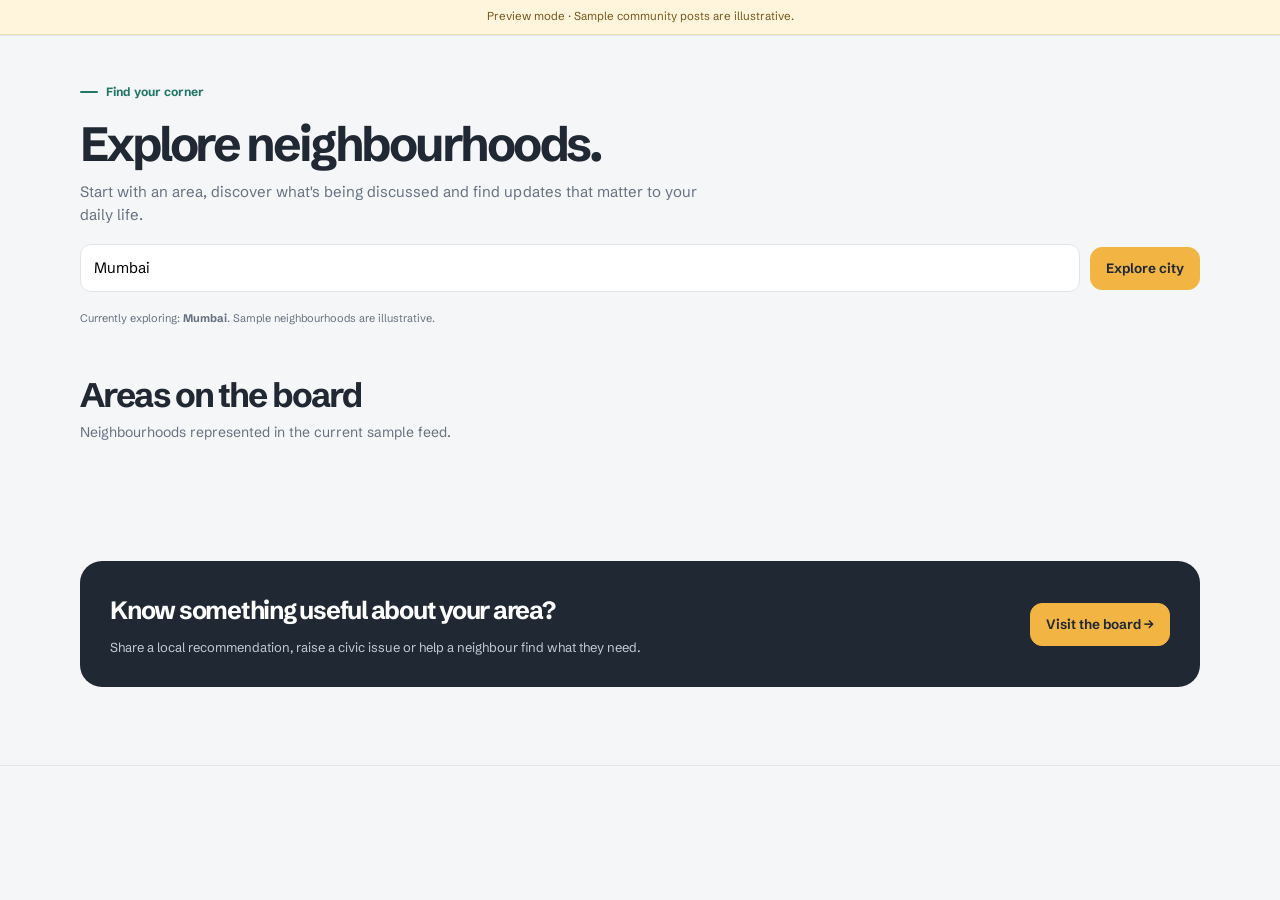
==== explore.html @ a02a05ff "Add Mohalla page: explore.html" ====
<!doctype html><html lang="en"><head><meta charset="utf-8"><meta name="viewport" content="width=device-width, initial-scale=1"><meta name="theme-color" content="#f5f6f8"><meta name="description" content="A neighbourhood board for local updates, useful questions, community alerts and events."><title>Explore neighbourhoods · Mohalla</title><link rel="preconnect" href="https://fonts.googleapis.com"><link rel="preconnect" href="https://fonts.gstatic.com" crossorigin><link href="https://fonts.googleapis.com/css2?family=Schibsted+Grotesk:wght@400;500;600;700;800&display=swap" rel="stylesheet"><link rel="stylesheet" href="assets/site.css"></head><body><div class="demo-banner" id="demo-banner">Preview mode · Sample community posts are illustrative.</div><header class="site-header" id="site-header"></header><main class="shell"><section class="page-intro"><div class="eyebrow">Find your corner</div><h1>Explore neighbourhoods.</h1><p>Start with an area, discover what's being discussed and find updates that matter to your daily life.</p><form data-city-form class="toolbar"><label class="sr-only" for="city-input">Choose city</label><input class="search" id="city-input" value="Mumbai" placeholder="Enter any city" maxlength="80"><button class="btn btn-primary" type="submit">Explore city</button></form><p class="form-note">Currently exploring: <strong id="city-label">Mumbai</strong>. Sample neighbourhoods are illustrative.</p></section><section class="section-tight"><div class="section-head"><div><h2>Areas on the board</h2><p>Neighbourhoods represented in the current sample feed.</p></div></div><div class="feature-grid" id="explore-areas"></div></section><section class="section"><div class="cta-panel"><div><h2>Know something useful about your area?</h2><p>Share a local recommendation, raise a civic issue or help a neighbour find what they need.</p></div><a class="btn btn-primary" href="feed.html">Visit the board →</a></div></section></main><footer class="site-footer" id="site-footer"></footer><div id="toast" class="toast" role="status" aria-live="polite"></div><script src="assets/site.js" defer></script></body></html>
---- assets/site.css ----
:root{--ink:#202833;--muted:#657181;--paper:#f5f6f8;--surface:#fff;--line:#e0e5eb;--amber:#f2b544;--teal:#237768;--red:#c84d3b;--blue:#4a61b8;--radius:18px;--shadow:0 8px 30px rgba(31,42,55,.06);font-family:"Schibsted Grotesk",system-ui,-apple-system,BlinkMacSystemFont,"Segoe UI",sans-serif;color:var(--ink);background:var(--paper)}*{box-sizing:border-box}html{scroll-behavior:smooth}body{margin:0;background:var(--paper);color:var(--ink);font-size:15px;line-height:1.55;-webkit-font-smoothing:antialiased}a{color:inherit;text-decoration:none}button,input,select,textarea{font:inherit}button,a,input,select,textarea{-webkit-tap-highlight-color:transparent}button{cursor:pointer}button:focus-visible,a:focus-visible,input:focus-visible,select:focus-visible,textarea:focus-visible{outline:3px solid #4a61b866;outline-offset:3px}.shell{width:min(1120px,calc(100% - 40px));margin-inline:auto}.site-header{position:sticky;top:0;z-index:50;background:#f5f6f8ed;backdrop-filter:blur(14px);border-bottom:1px solid var(--line)}.nav{min-height:72px;display:flex;align-items:center;gap:28px}.brand{display:inline-flex;align-items:center;gap:10px;font-size:23px;font-weight:750;letter-spacing:-.055em;white-space:nowrap}.brand-mark{width:32px;height:32px;display:grid;place-items:center;background:var(--amber);border-radius:11px;font-size:17px;font-weight:800;letter-spacing:-.08em}.nav-links{display:flex;align-items:center;gap:22px;margin-left:auto}.nav-links a{font-size:13.5px;color:#586372;font-weight:600;transition:color .15s}.nav-links a:hover,.nav-links a[aria-current=page]{color:var(--ink)}.nav-links a[aria-current=page]{position:relative}.nav-links a[aria-current=page]:after{content:"";position:absolute;left:0;right:0;bottom:-26px;height:2px;background:var(--amber)}.nav-actions{display:flex;align-items:center;gap:9px}.btn{display:inline-flex;align-items:center;justify-content:center;gap:8px;border:1px solid var(--line);background:var(--surface);color:var(--ink);padding:10px 15px;border-radius:12px;font-weight:650;font-size:13.5px;transition:transform .15s,background .15s,border-color .15s}.btn:hover{border-color:#bdc6d2;background:#fafbfc}.btn-primary{background:var(--amber);border-color:var(--amber)}.btn-primary:hover{background:#e9a82f;border-color:#e9a82f;transform:translateY(-1px)}.btn-dark{background:var(--ink);border-color:var(--ink);color:#fff}.btn-dark:hover{background:#344050;color:#fff}.btn-small{padding:7px 10px;font-size:12px;border-radius:9px}.mobile-toggle{display:none}.hero{padding:72px 0 52px}.eyebrow{display:inline-flex;align-items:center;gap:8px;font-size:12px;font-weight:700;color:var(--teal);margin-bottom:17px}.eyebrow:before{content:"";width:18px;height:2px;background:currentColor;border-radius:2px}.hero-grid{display:grid;grid-template-columns:1.1fr .9fr;gap:48px;align-items:center}.hero h1{font-size:clamp(42px,6.1vw,72px);line-height:1.02;letter-spacing:-.075em;margin:0 0 22px;max-width:720px}.highlight{background:var(--amber);padding:0 .12em;border-radius:4px;box-decoration-break:clone;-webkit-box-decoration-break:clone}.hero-copy{font-size:17px;line-height:1.75;color:#586372;max-width:590px;margin:0 0 26px}.hero-actions{display:flex;gap:10px;flex-wrap:wrap}.hero-note{font-size:12px;color:var(--muted);margin-top:15px}.visual-board{background:#e9edf2;border:1px solid #dfe4ea;border-radius:24px;padding:17px;transform:rotate(1deg)}.visual-top{display:flex;align-items:center;justify-content:space-between;padding:5px 4px 15px;font-size:12px;font-weight:700}.live-dot{width:7px;height:7px;background:#32956e;border-radius:50%;display:inline-block;margin-right:6px}.mini-post{background:white;border:1px solid #e3e7ed;border-radius:15px;padding:15px;margin-bottom:10px}.mini-post:last-child{margin-bottom:0}.mini-meta{display:flex;align-items:center;gap:7px;font-size:11px;color:var(--muted);margin-bottom:8px}.pill{display:inline-flex;align-items:center;border-radius:999px;padding:4px 9px;background:#eef1f5;color:#4f5b6b;font-size:11px;font-weight:650}.pill-teal{background:#e4f2ed;color:#216d5d}.pill-amber{background:#fff2d5;color:#805b16}.mini-post strong{display:block;font-size:14px;letter-spacing:-.02em}.mini-post p{font-size:12px;line-height:1.5;color:#667181;margin:5px 0 0}.section{padding:48px 0}.section-tight{padding:28px 0 48px}.section-head{display:flex;justify-content:space-between;gap:20px;align-items:end;margin-bottom:22px}.section-head h2{font-size:clamp(25px,3vw,34px);letter-spacing:-.055em;line-height:1.1;margin:0 0 7px}.section-head p{margin:0;color:var(--muted);font-size:14px}.text-link{font-size:13px;font-weight:700;color:var(--teal);white-space:nowrap}.text-link:hover{text-decoration:underline}.stats-grid{display:grid;grid-template-columns:repeat(4,1fr);gap:12px}.stat{background:var(--surface);border:1px solid var(--line);border-radius:16px;padding:18px}.stat strong{font-size:27px;letter-spacing:-.05em;display:block;line-height:1.15}.stat span{font-size:12px;color:var(--muted);display:block;margin-top:7px}.feature-grid{display:grid;grid-template-columns:repeat(3,1fr);gap:14px}.feature{background:var(--surface);border:1px solid var(--line);border-radius:var(--radius);padding:22px}.feature-icon{width:40px;height:40px;display:grid;place-items:center;border-radius:13px;background:#fff0d0;font-size:19px;margin-bottom:18px}.feature:nth-child(2) .feature-icon{background:#e1f1ec}.feature:nth-child(3) .feature-icon{background:#e9ebfc}.feature h3{font-size:17px;letter-spacing:-.035em;margin:0 0 7px}.feature p{font-size:13px;color:var(--muted);line-height:1.7;margin:0}.content-layout{display:grid;grid-template-columns:minmax(0,1fr) 280px;gap:28px;align-items:start;padding:38px 0 72px}.page-intro{padding:40px 0 22px}.page-intro h1{font-size:clamp(32px,4vw,48px);line-height:1.08;letter-spacing:-.065em;margin:0 0 10px}.page-intro p{margin:0;color:var(--muted);max-width:650px}.toolbar{display:flex;align-items:center;gap:10px;flex-wrap:wrap;margin:18px 0}.search{min-width:190px;flex:1;padding:11px 13px;border:1px solid var(--line);border-radius:11px;background:white}.select{padding:10px 12px;border:1px solid var(--line);border-radius:11px;background:white;color:var(--ink)}.category-tabs{display:flex;gap:7px;overflow-x:auto;padding:3px 0 8px;margin:10px 0 14px}.tab{border:1px solid var(--line);background:white;color:#5e6978;border-radius:999px;padding:8px 13px;font-size:12px;font-weight:650;white-space:nowrap}.tab.active{background:var(--ink);border-color:var(--ink);color:white}.post-list{display:grid;gap:12px}.post-card{background:white;border:1px solid var(--line);border-radius:16px;padding:19px;transition:box-shadow .15s,border-color .15s}.post-card:hover{box-shadow:var(--shadow);border-color:#cbd3dd}.post-header{display:flex;justify-content:space-between;align-items:flex-start;gap:12px}.post-type{font-size:11px;font-weight:700;letter-spacing:.01em;color:var(--teal);margin-bottom:7px}.post-card h2,.post-card h3{font-size:17px;line-height:1.35;letter-spacing:-.035em;margin:0 0 8px}.post-card p{font-size:13.5px;line-height:1.7;color:#5d6877;margin:0 0 13px}.post-tags{display:flex;gap:6px;flex-wrap:wrap;margin-bottom:10px}.post-footer{display:flex;justify-content:space-between;align-items:center;gap:12px;flex-wrap:wrap;border-top:1px solid #f0f2f5;padding-top:12px;margin-top:8px}.post-actions{display:flex;align-items:center;gap:7px}.post-action{background:white;border:1px solid var(--line);border-radius:9px;padding:7px 10px;font-size:12px;font-weight:650;color:#566171}.post-action:hover,.post-action.active{background:#eef1f5;color:var(--ink)}.post-byline{font-size:11.5px;color:#7b8592}.sidebar{display:grid;gap:14px}.side-card{background:white;border:1px solid var(--line);border-radius:16px;padding:18px}.side-card h3{font-size:14px;letter-spacing:-.02em;margin:0 0 12px}.side-card p{font-size:12.5px;color:var(--muted);line-height:1.65;margin:0 0 12px}.area-list{display:grid;gap:8px}.area-link{display:flex;align-items:center;justify-content:space-between;font-size:12.5px;color:#566171;padding:7px 0}.area-link span:last-child{color:#929ba7}.event-list{display:grid;grid-template-columns:repeat(3,1fr);gap:13px}.event-card{background:white;border:1px solid var(--line);border-radius:16px;overflow:hidden}.event-band{height:8px;background:var(--amber)}.event-card:nth-child(3n+2) .event-band{background:var(--teal)}.event-card:nth-child(3n) .event-band{background:var(--blue)}.event-content{padding:18px}.event-date{font-size:11px;font-weight:750;color:var(--teal);margin-bottom:10px}.event-card h3{font-size:16px;line-height:1.35;letter-spacing:-.03em;margin:0 0 7px}.event-card p{font-size:12.5px;color:var(--muted);line-height:1.6;margin:0 0 14px}.event-meta{font-size:11.5px;color:#596474;margin-bottom:14px}.alert-list{display:grid;gap:12px}.alert-card{display:grid;grid-template-columns:5px 1fr;gap:15px;background:white;border:1px solid var(--line);border-radius:15px;overflow:hidden}.alert-severity{background:var(--red)}.alert-severity.medium{background:var(--amber)}.alert-content{padding:17px 17px 17px 0}.alert-content h3{font-size:16px;margin:0 0 6px;letter-spacing:-.03em}.alert-content p{font-size:13px;color:var(--muted);line-height:1.65;margin:0 0 10px}.alert-meta{font-size:11px;color:#7c8693}.empty-state{background:white;border:1px dashed var(--line);border-radius:16px;padding:36px 20px;text-align:center;color:var(--muted);font-size:13px}.cta-panel{display:flex;justify-content:space-between;align-items:center;gap:24px;background:var(--ink);color:white;border-radius:22px;padding:30px}.cta-panel h2{font-size:25px;letter-spacing:-.05em;margin:0 0 7px}.cta-panel p{font-size:13px;color:#c4cbd5;margin:0;max-width:550px}.cta-panel .btn{flex-shrink:0}.site-footer{border-top:1px solid var(--line);padding:34px 0 24px;margin-top:30px}.footer-top{display:grid;grid-template-columns:1.5fr repeat(3,1fr);gap:28px;padding-bottom:28px}.footer-brand p{font-size:12.5px;line-height:1.7;color:var(--muted);max-width:270px}.footer-col strong{display:block;font-size:12px;margin-bottom:12px}.footer-col a{display:block;font-size:12px;color:var(--muted);margin:8px 0}.footer-col a:hover{color:var(--teal)}.footer-bottom{border-top:1px solid var(--line);padding-top:17px;display:flex;justify-content:space-between;gap:10px;flex-wrap:wrap;font-size:11px;color:#7b8592}.demo-banner{background:#fff5dc;border-bottom:1px solid #f0dfb5;padding:8px 16px;text-align:center;font-size:11.5px;color:#74561a}.modal-backdrop{position:fixed;inset:0;z-index:100;background:#18202c77;display:none;align-items:center;justify-content:center;padding:20px}.modal-backdrop.open{display:flex}.modal{width:min(520px,100%);max-height:min(90vh,760px);overflow:auto;background:white;border-radius:20px;padding:25px;box-shadow:0 24px 70px #11182730}.modal-head{display:flex;justify-content:space-between;gap:15px;align-items:start;margin-bottom:18px}.modal-head h2{font-size:23px;letter-spacing:-.05em;margin:0 0 5px}.modal-head p{font-size:12.5px;color:var(--muted);margin:0}.close-btn{border:1px solid var(--line);background:white;border-radius:10px;width:34px;height:34px;font-size:19px}.form-field{display:grid;gap:6px;margin-bottom:14px}.form-field label{font-size:12px;font-weight:700;color:#566171}.form-field input,.form-field textarea,.form-field select{width:100%;border:1px solid var(--line);border-radius:10px;padding:11px 12px;background:white}.form-field textarea{min-height:100px;resize:vertical}.form-note{font-size:11px;color:var(--muted);line-height:1.6;margin:10px 0}.toast{position:fixed;bottom:20px;left:50%;transform:translate(-50%,20px);opacity:0;pointer-events:none;background:var(--ink);color:white;border-radius:12px;padding:11px 16px;font-size:12.5px;z-index:150;transition:.2s}.toast.show{opacity:1;transform:translate(-50%,0)}.mobile-nav{display:none}.prose{max-width:760px}.prose h2{font-size:22px;letter-spacing:-.04em;margin:30px 0 9px}.prose p,.prose li{font-size:14px;color:#566171;line-height:1.8}.prose ul{padding-left:22px}.prose .note{background:white;border:1px solid var(--line);border-radius:13px;padding:15px;color:var(--muted);font-size:12px}.sr-only{position:absolute;width:1px;height:1px;padding:0;margin:-1px;overflow:hidden;clip:rect(0,0,0,0);white-space:nowrap;border:0}@media(max-width:900px){.nav{gap:16px}.nav-links{gap:13px}.nav-links a{font-size:12px}.hero-grid{gap:25px}.content-layout{grid-template-columns:minmax(0,1fr) 245px;gap:16px}.footer-top{gap:18px}}@media(max-width:740px){.shell{width:min(100% - 30px,600px)}.nav{min-height:64px}.mobile-toggle{display:inline-flex;margin-left:auto}.nav-links{display:none;position:absolute;top:63px;left:0;right:0;background:#f8f9fa;border-bottom:1px solid var(--line);padding:14px 20px 18px;flex-direction:column;align-items:stretch;gap:0}.nav-links.open{display:flex}.nav-links a{padding:10px 0;font-size:14px}.nav-links a[aria-current=page]:after{display:none}.nav-actions .profile-btn{display:none}.hero{padding:44px 0 32px}.hero-grid{grid-template-columns:1fr}.hero h1{font-size:clamp(42px,11vw,60px)}.hero-copy{font-size:15px}.visual-board{max-width:520px;transform:none}.stats-grid{grid-template-columns:repeat(2,1fr)}.feature-grid{grid-template-columns:1fr}.section{padding:34px 0}.section-head{align-items:start}.content-layout{grid-template-columns:1fr;padding-top:20px}.sidebar{grid-template-columns:repeat(2,minmax(0,1fr))}.event-list{grid-template-columns:repeat(2,minmax(0,1fr))}.footer-top{grid-template-columns:repeat(2,minmax(0,1fr))}.footer-brand{grid-column:1/-1}.cta-panel{align-items:flex-start;flex-direction:column;padding:24px}.page-intro{padding-top:32px}.toolbar{align-items:stretch}.search{min-width:100%;flex-basis:100%}.select{flex:1}.mobile-nav{display:flex;position:fixed;z-index:45;bottom:0;left:0;right:0;background:#fffF;border-top:1px solid var(--line);backdrop-filter:blur(14px);padding:8px 12px calc(8px + env(safe-area-inset-bottom));justify-content:space-around}.mobile-nav a{display:grid;justify-items:center;gap:3px;font-size:10px;color:#657181;padding:4px 8px}.mobile-nav a span:first-child{font-size:17px}.mobile-nav a[aria-current=page]{color:var(--teal);font-weight:700}.site-footer{padding-bottom:90px}}@media(max-width:460px){.nav-actions .btn-primary{padding:9px 10px;font-size:12px}.brand{font-size:21px}.brand-mark{width:29px;height:29px}.event-list,.sidebar{grid-template-columns:1fr}.post-card{padding:15px}.post-footer{align-items:flex-start}.post-byline{width:100%}.section-head{gap:12px}.section-head .text-link{font-size:12px}.footer-top{gap:18px}.cta-panel h2{font-size:22px}}@media(prefers-reduced-motion:reduce){*,*::before,*::after{scroll-behavior:auto!important;animation-duration:.01ms!important;transition-duration:.01ms!important}}
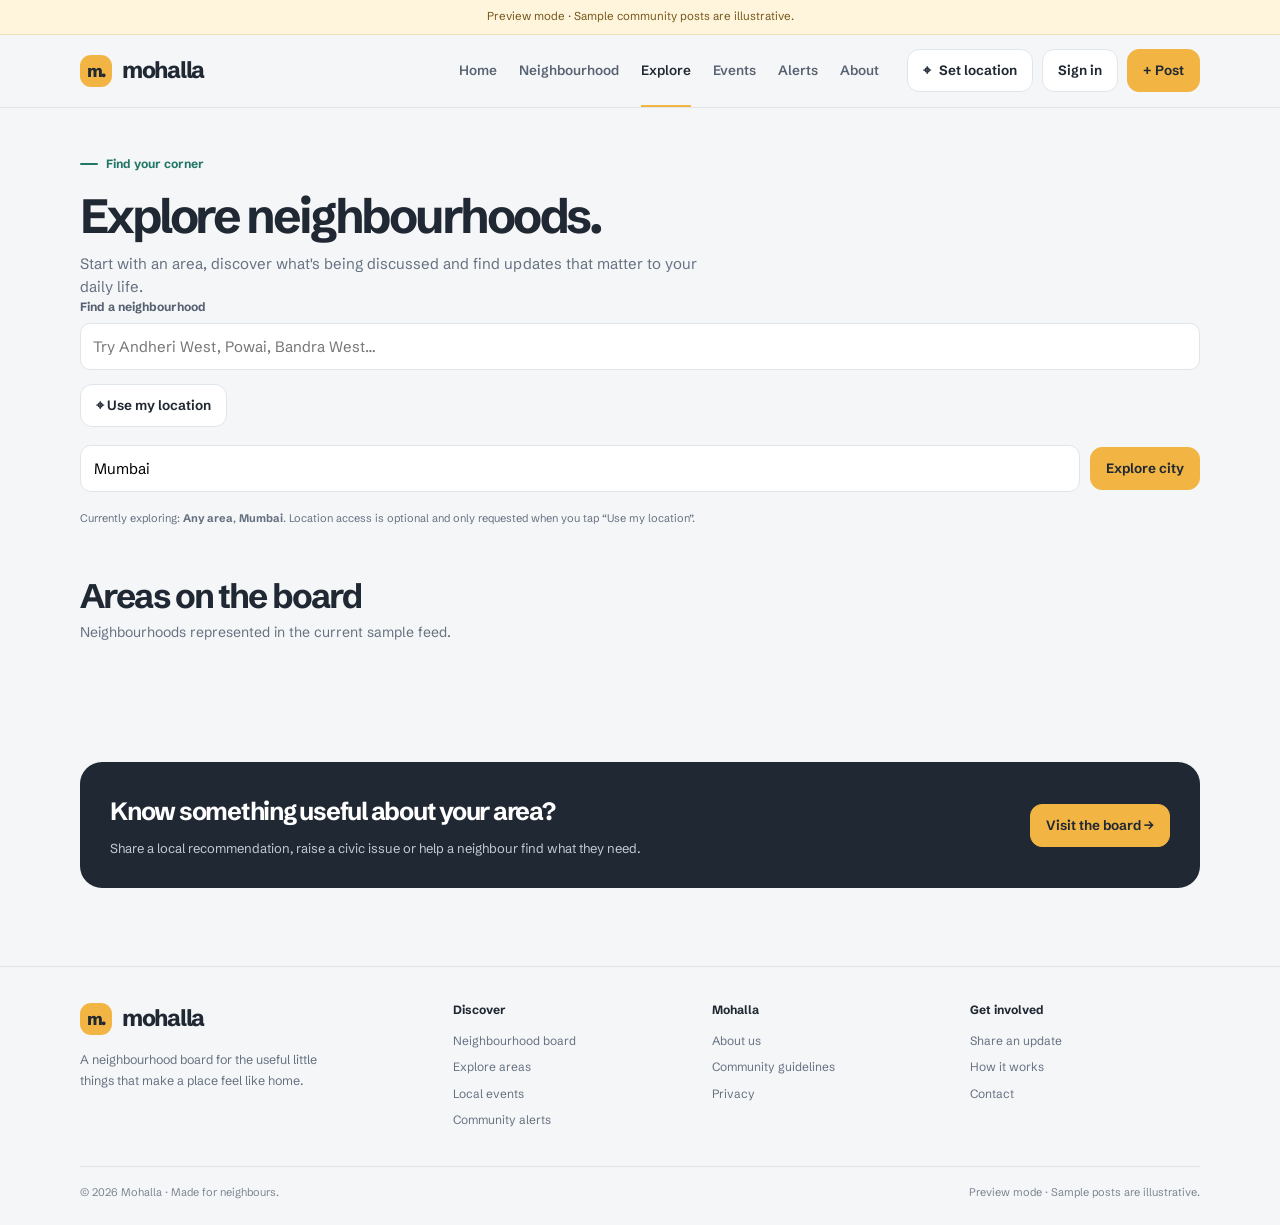
==== commit 59a85676: "Add neighbourhood autocomplete and opt-in location detection" ====
--- a/explore.html
+++ b/explore.html
@@ -1 +1 @@
-<!doctype html><html lang="en"><head><meta charset="utf-8"><meta name="viewport" content="width=device-width, initial-scale=1"><meta name="theme-color" content="#f5f6f8"><meta name="description" content="A neighbourhood board for local updates, useful questions, community alerts and events."><title>Explore neighbourhoods · Mohalla</title><link rel="preconnect" href="https://fonts.googleapis.com"><link rel="preconnect" href="https://fonts.gstatic.com" crossorigin><link href="https://fonts.googleapis.com/css2?family=Schibsted+Grotesk:wght@400;500;600;700;800&display=swap" rel="stylesheet"><link rel="stylesheet" href="assets/site.css"></head><body><div class="demo-banner" id="demo-banner">Preview mode · Sample community posts are illustrative.</div><header class="site-header" id="site-header"></header><main class="shell"><section class="page-intro"><div class="eyebrow">Find your corner</div><h1>Explore neighbourhoods.</h1><p>Start with an area, discover what's being discussed and find updates that matter to your daily life.</p><form data-city-form class="toolbar"><label class="sr-only" for="city-input">Choose city</label><input class="search" id="city-input" value="Mumbai" placeholder="Enter any city" maxlength="80"><button class="btn btn-primary" type="submit">Explore city</button></form><p class="form-note">Currently exploring: <strong id="city-label">Mumbai</strong>. Sample neighbourhoods are illustrative.</p></section><section class="section-tight"><div class="section-head"><div><h2>Areas on the board</h2><p>Neighbourhoods represented in the current sample feed.</p></div></div><div class="feature-grid" id="explore-areas"></div></section><section class="section"><div class="cta-panel"><div><h2>Know something useful about your area?</h2><p>Share a local recommendation, raise a civic issue or help a neighbour find what they need.</p></div><a class="btn btn-primary" href="feed.html">Visit the board →</a></div></section></main><footer class="site-footer" id="site-footer"></footer><div id="toast" class="toast" role="status" aria-live="polite"></div><script src="assets/site.js" defer></script></body></html>+<!doctype html><html lang="en"><head><meta charset="utf-8"><meta name="viewport" content="width=device-width, initial-scale=1"><meta name="theme-color" content="#f5f6f8"><meta name="description" content="A neighbourhood board for local updates, useful questions, community alerts and events."><title>Explore neighbourhoods · Mohalla</title><link rel="preconnect" href="https://fonts.googleapis.com"><link rel="preconnect" href="https://fonts.gstatic.com" crossorigin><link href="https://fonts.googleapis.com/css2?family=Schibsted+Grotesk:wght@400;500;600;700;800&display=swap" rel="stylesheet"><link rel="stylesheet" href="assets/site.css"></head><body><div class="demo-banner" id="demo-banner">Preview mode · Sample community posts are illustrative.</div><header class="site-header" id="site-header"></header><main class="shell"><section class="page-intro"><div class="eyebrow">Find your corner</div><h1>Explore neighbourhoods.</h1><p>Start with an area, discover what's being discussed and find updates that matter to your daily life.</p><div class="location-search-panel"><div class="form-field"><label for="area-search">Find a neighbourhood</label><input id="area-search" list="mohalla-areas" placeholder="Try Andheri West, Powai, Bandra West…" autocomplete="off"><datalist id="mohalla-areas"></datalist></div><button class="btn" id="detect-location" type="button">⌖ Use my location</button></div><form data-city-form class="toolbar"><label class="sr-only" for="city-input">Choose city</label><input class="search" id="city-input" value="Mumbai" placeholder="Enter any city" maxlength="80"><button class="btn btn-primary" type="submit">Explore city</button></form><p class="form-note">Currently exploring: <strong id="area-label">Any area</strong>, <strong id="city-label">Mumbai</strong>. Location access is optional and only requested when you tap “Use my location”.</p></section><section class="section-tight"><div class="section-head"><div><h2>Areas on the board</h2><p>Neighbourhoods represented in the current sample feed.</p></div></div><div class="feature-grid" id="explore-areas"></div></section><section class="section"><div class="cta-panel"><div><h2>Know something useful about your area?</h2><p>Share a local recommendation, raise a civic issue or help a neighbour find what they need.</p></div><a class="btn btn-primary" href="feed.html">Visit the board →</a></div></section></main><footer class="site-footer" id="site-footer"></footer><div id="toast" class="toast" role="status" aria-live="polite"></div><script src="assets/site.js" defer></script></body></html>
--- a/assets/site.css
+++ b/assets/site.css
@@ -1 +1,3 @@
-:root{--ink:#202833;--muted:#657181;--paper:#f5f6f8;--surface:#fff;--line:#e0e5eb;--amber:#f2b544;--teal:#237768;--red:#c84d3b;--blue:#4a61b8;--radius:18px;--shadow:0 8px 30px rgba(31,42,55,.06);font-family:"Schibsted Grotesk",system-ui,-apple-system,BlinkMacSystemFont,"Segoe UI",sans-serif;color:var(--ink);background:var(--paper)}*{box-sizing:border-box}html{scroll-behavior:smooth}body{margin:0;background:var(--paper);color:var(--ink);font-size:15px;line-height:1.55;-webkit-font-smoothing:antialiased}a{color:inherit;text-decoration:none}button,input,select,textarea{font:inherit}button,a,input,select,textarea{-webkit-tap-highlight-color:transparent}button{cursor:pointer}button:focus-visible,a:focus-visible,input:focus-visible,select:focus-visible,textarea:focus-visible{outline:3px solid #4a61b866;outline-offset:3px}.shell{width:min(1120px,calc(100% - 40px));margin-inline:auto}.site-header{position:sticky;top:0;z-index:50;background:#f5f6f8ed;backdrop-filter:blur(14px);border-bottom:1px solid var(--line)}.nav{min-height:72px;display:flex;align-items:center;gap:28px}.brand{display:inline-flex;align-items:center;gap:10px;font-size:23px;font-weight:750;letter-spacing:-.055em;white-space:nowrap}.brand-mark{width:32px;height:32px;display:grid;place-items:center;background:var(--amber);border-radius:11px;font-size:17px;font-weight:800;letter-spacing:-.08em}.nav-links{display:flex;align-items:center;gap:22px;margin-left:auto}.nav-links a{font-size:13.5px;color:#586372;font-weight:600;transition:color .15s}.nav-links a:hover,.nav-links a[aria-current=page]{color:var(--ink)}.nav-links a[aria-current=page]{position:relative}.nav-links a[aria-current=page]:after{content:"";position:absolute;left:0;right:0;bottom:-26px;height:2px;background:var(--amber)}.nav-actions{display:flex;align-items:center;gap:9px}.btn{display:inline-flex;align-items:center;justify-content:center;gap:8px;border:1px solid var(--line);background:var(--surface);color:var(--ink);padding:10px 15px;border-radius:12px;font-weight:650;font-size:13.5px;transition:transform .15s,background .15s,border-color .15s}.btn:hover{border-color:#bdc6d2;background:#fafbfc}.btn-primary{background:var(--amber);border-color:var(--amber)}.btn-primary:hover{background:#e9a82f;border-color:#e9a82f;transform:translateY(-1px)}.btn-dark{background:var(--ink);border-color:var(--ink);color:#fff}.btn-dark:hover{background:#344050;color:#fff}.btn-small{padding:7px 10px;font-size:12px;border-radius:9px}.mobile-toggle{display:none}.hero{padding:72px 0 52px}.eyebrow{display:inline-flex;align-items:center;gap:8px;font-size:12px;font-weight:700;color:var(--teal);margin-bottom:17px}.eyebrow:before{content:"";width:18px;height:2px;background:currentColor;border-radius:2px}.hero-grid{display:grid;grid-template-columns:1.1fr .9fr;gap:48px;align-items:center}.hero h1{font-size:clamp(42px,6.1vw,72px);line-height:1.02;letter-spacing:-.075em;margin:0 0 22px;max-width:720px}.highlight{background:var(--amber);padding:0 .12em;border-radius:4px;box-decoration-break:clone;-webkit-box-decoration-break:clone}.hero-copy{font-size:17px;line-height:1.75;color:#586372;max-width:590px;margin:0 0 26px}.hero-actions{display:flex;gap:10px;flex-wrap:wrap}.hero-note{font-size:12px;color:var(--muted);margin-top:15px}.visual-board{background:#e9edf2;border:1px solid #dfe4ea;border-radius:24px;padding:17px;transform:rotate(1deg)}.visual-top{display:flex;align-items:center;justify-content:space-between;padding:5px 4px 15px;font-size:12px;font-weight:700}.live-dot{width:7px;height:7px;background:#32956e;border-radius:50%;display:inline-block;margin-right:6px}.mini-post{background:white;border:1px solid #e3e7ed;border-radius:15px;padding:15px;margin-bottom:10px}.mini-post:last-child{margin-bottom:0}.mini-meta{display:flex;align-items:center;gap:7px;font-size:11px;color:var(--muted);margin-bottom:8px}.pill{display:inline-flex;align-items:center;border-radius:999px;padding:4px 9px;background:#eef1f5;color:#4f5b6b;font-size:11px;font-weight:650}.pill-teal{background:#e4f2ed;color:#216d5d}.pill-amber{background:#fff2d5;color:#805b16}.mini-post strong{display:block;font-size:14px;letter-spacing:-.02em}.mini-post p{font-size:12px;line-height:1.5;color:#667181;margin:5px 0 0}.section{padding:48px 0}.section-tight{padding:28px 0 48px}.section-head{display:flex;justify-content:space-between;gap:20px;align-items:end;margin-bottom:22px}.section-head h2{font-size:clamp(25px,3vw,34px);letter-spacing:-.055em;line-height:1.1;margin:0 0 7px}.section-head p{margin:0;color:var(--muted);font-size:14px}.text-link{font-size:13px;font-weight:700;color:var(--teal);white-space:nowrap}.text-link:hover{text-decoration:underline}.stats-grid{display:grid;grid-template-columns:repeat(4,1fr);gap:12px}.stat{background:var(--surface);border:1px solid var(--line);border-radius:16px;padding:18px}.stat strong{font-size:27px;letter-spacing:-.05em;display:block;line-height:1.15}.stat span{font-size:12px;color:var(--muted);display:block;margin-top:7px}.feature-grid{display:grid;grid-template-columns:repeat(3,1fr);gap:14px}.feature{background:var(--surface);border:1px solid var(--line);border-radius:var(--radius);padding:22px}.feature-icon{width:40px;height:40px;display:grid;place-items:center;border-radius:13px;background:#fff0d0;font-size:19px;margin-bottom:18px}.feature:nth-child(2) .feature-icon{background:#e1f1ec}.feature:nth-child(3) .feature-icon{background:#e9ebfc}.feature h3{font-size:17px;letter-spacing:-.035em;margin:0 0 7px}.feature p{font-size:13px;color:var(--muted);line-height:1.7;margin:0}.content-layout{display:grid;grid-template-columns:minmax(0,1fr) 280px;gap:28px;align-items:start;padding:38px 0 72px}.page-intro{padding:40px 0 22px}.page-intro h1{font-size:clamp(32px,4vw,48px);line-height:1.08;letter-spacing:-.065em;margin:0 0 10px}.page-intro p{margin:0;color:var(--muted);max-width:650px}.toolbar{display:flex;align-items:center;gap:10px;flex-wrap:wrap;margin:18px 0}.search{min-width:190px;flex:1;padding:11px 13px;border:1px solid var(--line);border-radius:11px;background:white}.select{padding:10px 12px;border:1px solid var(--line);border-radius:11px;background:white;color:var(--ink)}.category-tabs{display:flex;gap:7px;overflow-x:auto;padding:3px 0 8px;margin:10px 0 14px}.tab{border:1px solid var(--line);background:white;color:#5e6978;border-radius:999px;padding:8px 13px;font-size:12px;font-weight:650;white-space:nowrap}.tab.active{background:var(--ink);border-color:var(--ink);color:white}.post-list{display:grid;gap:12px}.post-card{background:white;border:1px solid var(--line);border-radius:16px;padding:19px;transition:box-shadow .15s,border-color .15s}.post-card:hover{box-shadow:var(--shadow);border-color:#cbd3dd}.post-header{display:flex;justify-content:space-between;align-items:flex-start;gap:12px}.post-type{font-size:11px;font-weight:700;letter-spacing:.01em;color:var(--teal);margin-bottom:7px}.post-card h2,.post-card h3{font-size:17px;line-height:1.35;letter-spacing:-.035em;margin:0 0 8px}.post-card p{font-size:13.5px;line-height:1.7;color:#5d6877;margin:0 0 13px}.post-tags{display:flex;gap:6px;flex-wrap:wrap;margin-bottom:10px}.post-footer{display:flex;justify-content:space-between;align-items:center;gap:12px;flex-wrap:wrap;border-top:1px solid #f0f2f5;padding-top:12px;margin-top:8px}.post-actions{display:flex;align-items:center;gap:7px}.post-action{background:white;border:1px solid var(--line);border-radius:9px;padding:7px 10px;font-size:12px;font-weight:650;color:#566171}.post-action:hover,.post-action.active{background:#eef1f5;color:var(--ink)}.post-byline{font-size:11.5px;color:#7b8592}.sidebar{display:grid;gap:14px}.side-card{background:white;border:1px solid var(--line);border-radius:16px;padding:18px}.side-card h3{font-size:14px;letter-spacing:-.02em;margin:0 0 12px}.side-card p{font-size:12.5px;color:var(--muted);line-height:1.65;margin:0 0 12px}.area-list{display:grid;gap:8px}.area-link{display:flex;align-items:center;justify-content:space-between;font-size:12.5px;color:#566171;padding:7px 0}.area-link span:last-child{color:#929ba7}.event-list{display:grid;grid-template-columns:repeat(3,1fr);gap:13px}.event-card{background:white;border:1px solid var(--line);border-radius:16px;overflow:hidden}.event-band{height:8px;background:var(--amber)}.event-card:nth-child(3n+2) .event-band{background:var(--teal)}.event-card:nth-child(3n) .event-band{background:var(--blue)}.event-content{padding:18px}.event-date{font-size:11px;font-weight:750;color:var(--teal);margin-bottom:10px}.event-card h3{font-size:16px;line-height:1.35;letter-spacing:-.03em;margin:0 0 7px}.event-card p{font-size:12.5px;color:var(--muted);line-height:1.6;margin:0 0 14px}.event-meta{font-size:11.5px;color:#596474;margin-bottom:14px}.alert-list{display:grid;gap:12px}.alert-card{display:grid;grid-template-columns:5px 1fr;gap:15px;background:white;border:1px solid var(--line);border-radius:15px;overflow:hidden}.alert-severity{background:var(--red)}.alert-severity.medium{background:var(--amber)}.alert-content{padding:17px 17px 17px 0}.alert-content h3{font-size:16px;margin:0 0 6px;letter-spacing:-.03em}.alert-content p{font-size:13px;color:var(--muted);line-height:1.65;margin:0 0 10px}.alert-meta{font-size:11px;color:#7c8693}.empty-state{background:white;border:1px dashed var(--line);border-radius:16px;padding:36px 20px;text-align:center;color:var(--muted);font-size:13px}.cta-panel{display:flex;justify-content:space-between;align-items:center;gap:24px;background:var(--ink);color:white;border-radius:22px;padding:30px}.cta-panel h2{font-size:25px;letter-spacing:-.05em;margin:0 0 7px}.cta-panel p{font-size:13px;color:#c4cbd5;margin:0;max-width:550px}.cta-panel .btn{flex-shrink:0}.site-footer{border-top:1px solid var(--line);padding:34px 0 24px;margin-top:30px}.footer-top{display:grid;grid-template-columns:1.5fr repeat(3,1fr);gap:28px;padding-bottom:28px}.footer-brand p{font-size:12.5px;line-height:1.7;color:var(--muted);max-width:270px}.footer-col strong{display:block;font-size:12px;margin-bottom:12px}.footer-col a{display:block;font-size:12px;color:var(--muted);margin:8px 0}.footer-col a:hover{color:var(--teal)}.footer-bottom{border-top:1px solid var(--line);padding-top:17px;display:flex;justify-content:space-between;gap:10px;flex-wrap:wrap;font-size:11px;color:#7b8592}.demo-banner{background:#fff5dc;border-bottom:1px solid #f0dfb5;padding:8px 16px;text-align:center;font-size:11.5px;color:#74561a}.modal-backdrop{position:fixed;inset:0;z-index:100;background:#18202c77;display:none;align-items:center;justify-content:center;padding:20px}.modal-backdrop.open{display:flex}.modal{width:min(520px,100%);max-height:min(90vh,760px);overflow:auto;background:white;border-radius:20px;padding:25px;box-shadow:0 24px 70px #11182730}.modal-head{display:flex;justify-content:space-between;gap:15px;align-items:start;margin-bottom:18px}.modal-head h2{font-size:23px;letter-spacing:-.05em;margin:0 0 5px}.modal-head p{font-size:12.5px;color:var(--muted);margin:0}.close-btn{border:1px solid var(--line);background:white;border-radius:10px;width:34px;height:34px;font-size:19px}.form-field{display:grid;gap:6px;margin-bottom:14px}.form-field label{font-size:12px;font-weight:700;color:#566171}.form-field input,.form-field textarea,.form-field select{width:100%;border:1px solid var(--line);border-radius:10px;padding:11px 12px;background:white}.form-field textarea{min-height:100px;resize:vertical}.form-note{font-size:11px;color:var(--muted);line-height:1.6;margin:10px 0}.toast{position:fixed;bottom:20px;left:50%;transform:translate(-50%,20px);opacity:0;pointer-events:none;background:var(--ink);color:white;border-radius:12px;padding:11px 16px;font-size:12.5px;z-index:150;transition:.2s}.toast.show{opacity:1;transform:translate(-50%,0)}.mobile-nav{display:none}.prose{max-width:760px}.prose h2{font-size:22px;letter-spacing:-.04em;margin:30px 0 9px}.prose p,.prose li{font-size:14px;color:#566171;line-height:1.8}.prose ul{padding-left:22px}.prose .note{background:white;border:1px solid var(--line);border-radius:13px;padding:15px;color:var(--muted);font-size:12px}.sr-only{position:absolute;width:1px;height:1px;padding:0;margin:-1px;overflow:hidden;clip:rect(0,0,0,0);white-space:nowrap;border:0}@media(max-width:900px){.nav{gap:16px}.nav-links{gap:13px}.nav-links a{font-size:12px}.hero-grid{gap:25px}.content-layout{grid-template-columns:minmax(0,1fr) 245px;gap:16px}.footer-top{gap:18px}}@media(max-width:740px){.shell{width:min(100% - 30px,600px)}.nav{min-height:64px}.mobile-toggle{display:inline-flex;margin-left:auto}.nav-links{display:none;position:absolute;top:63px;left:0;right:0;background:#f8f9fa;border-bottom:1px solid var(--line);padding:14px 20px 18px;flex-direction:column;align-items:stretch;gap:0}.nav-links.open{display:flex}.nav-links a{padding:10px 0;font-size:14px}.nav-links a[aria-current=page]:after{display:none}.nav-actions .profile-btn{display:none}.hero{padding:44px 0 32px}.hero-grid{grid-template-columns:1fr}.hero h1{font-size:clamp(42px,11vw,60px)}.hero-copy{font-size:15px}.visual-board{max-width:520px;transform:none}.stats-grid{grid-template-columns:repeat(2,1fr)}.feature-grid{grid-template-columns:1fr}.section{padding:34px 0}.section-head{align-items:start}.content-layout{grid-template-columns:1fr;padding-top:20px}.sidebar{grid-template-columns:repeat(2,minmax(0,1fr))}.event-list{grid-template-columns:repeat(2,minmax(0,1fr))}.footer-top{grid-template-columns:repeat(2,minmax(0,1fr))}.footer-brand{grid-column:1/-1}.cta-panel{align-items:flex-start;flex-direction:column;padding:24px}.page-intro{padding-top:32px}.toolbar{align-items:stretch}.search{min-width:100%;flex-basis:100%}.select{flex:1}.mobile-nav{display:flex;position:fixed;z-index:45;bottom:0;left:0;right:0;background:#fffF;border-top:1px solid var(--line);backdrop-filter:blur(14px);padding:8px 12px calc(8px + env(safe-area-inset-bottom));justify-content:space-around}.mobile-nav a{display:grid;justify-items:center;gap:3px;font-size:10px;color:#657181;padding:4px 8px}.mobile-nav a span:first-child{font-size:17px}.mobile-nav a[aria-current=page]{color:var(--teal);font-weight:700}.site-footer{padding-bottom:90px}}@media(max-width:460px){.nav-actions .btn-primary{padding:9px 10px;font-size:12px}.brand{font-size:21px}.brand-mark{width:29px;height:29px}.event-list,.sidebar{grid-template-columns:1fr}.post-card{padding:15px}.post-footer{align-items:flex-start}.post-byline{width:100%}.section-head{gap:12px}.section-head .text-link{font-size:12px}.footer-top{gap:18px}.cta-panel h2{font-size:22px}}@media(prefers-reduced-motion:reduce){*,*::before,*::after{scroll-behavior:auto!important;animation-duration:.01ms!important;transition-duration:.01ms!important}}+:root{--ink:#202833;--muted:#657181;--paper:#f5f6f8;--surface:#fff;--line:#e0e5eb;--amber:#f2b544;--teal:#237768;--red:#c84d3b;--blue:#4a61b8;--radius:18px;--shadow:0 8px 30px rgba(31,42,55,.06);font-family:"Schibsted Grotesk",system-ui,-apple-system,BlinkMacSystemFont,"Segoe UI",sans-serif;color:var(--ink);background:var(--paper)}*{box-sizing:border-box}html{scroll-behavior:smooth}body{margin:0;background:var(--paper);color:var(--ink);font-size:15px;line-height:1.55;-webkit-font-smoothing:antialiased}a{color:inherit;text-decoration:none}button,input,select,textarea{font:inherit}button,a,input,select,textarea{-webkit-tap-highlight-color:transparent}button{cursor:pointer}button:focus-visible,a:focus-visible,input:focus-visible,select:focus-visible,textarea:focus-visible{outline:3px solid #4a61b866;outline-offset:3px}.shell{width:min(1120px,calc(100% - 40px));margin-inline:auto}.site-header{position:sticky;top:0;z-index:50;background:#f5f6f8ed;backdrop-filter:blur(14px);border-bottom:1px solid var(--line)}.nav{min-height:72px;display:flex;align-items:center;gap:28px}.brand{display:inline-flex;align-items:center;gap:10px;font-size:23px;font-weight:750;letter-spacing:-.055em;white-space:nowrap}.brand-mark{width:32px;height:32px;display:grid;place-items:center;background:var(--amber);border-radius:11px;font-size:17px;font-weight:800;letter-spacing:-.08em}.nav-links{display:flex;align-items:center;gap:22px;margin-left:auto}.nav-links a{font-size:13.5px;color:#586372;font-weight:600;transition:color .15s}.nav-links a:hover,.nav-links a[aria-current=page]{color:var(--ink)}.nav-links a[aria-current=page]{position:relative}.nav-links a[aria-current=page]:after{content:"";position:absolute;left:0;right:0;bottom:-26px;height:2px;background:var(--amber)}.nav-actions{display:flex;align-items:center;gap:9px}.btn{display:inline-flex;align-items:center;justify-content:center;gap:8px;border:1px solid var(--line);background:var(--surface);color:var(--ink);padding:10px 15px;border-radius:12px;font-weight:650;font-size:13.5px;transition:transform .15s,background .15s,border-color .15s}.btn:hover{border-color:#bdc6d2;background:#fafbfc}.btn-primary{background:var(--amber);border-color:var(--amber)}.btn-primary:hover{background:#e9a82f;border-color:#e9a82f;transform:translateY(-1px)}.btn-dark{background:var(--ink);border-color:var(--ink);color:#fff}.btn-dark:hover{background:#344050;color:#fff}.btn-small{padding:7px 10px;font-size:12px;border-radius:9px}.mobile-toggle{display:none}.hero{padding:72px 0 52px}.eyebrow{display:inline-flex;align-items:center;gap:8px;font-size:12px;font-weight:700;color:var(--teal);margin-bottom:17px}.eyebrow:before{content:"";width:18px;height:2px;background:currentColor;border-radius:2px}.hero-grid{display:grid;grid-template-columns:1.1fr .9fr;gap:48px;align-items:center}.hero h1{font-size:clamp(42px,6.1vw,72px);line-height:1.02;letter-spacing:-.075em;margin:0 0 22px;max-width:720px}.highlight{background:var(--amber);padding:0 .12em;border-radius:4px;box-decoration-break:clone;-webkit-box-decoration-break:clone}.hero-copy{font-size:17px;line-height:1.75;color:#586372;max-width:590px;margin:0 0 26px}.hero-actions{display:flex;gap:10px;flex-wrap:wrap}.hero-note{font-size:12px;color:var(--muted);margin-top:15px}.visual-board{background:#e9edf2;border:1px solid #dfe4ea;border-radius:24px;padding:17px;transform:rotate(1deg)}.visual-top{display:flex;align-items:center;justify-content:space-between;padding:5px 4px 15px;font-size:12px;font-weight:700}.live-dot{width:7px;height:7px;background:#32956e;border-radius:50%;display:inline-block;margin-right:6px}.mini-post{background:white;border:1px solid #e3e7ed;border-radius:15px;padding:15px;margin-bottom:10px}.mini-post:last-child{margin-bottom:0}.mini-meta{display:flex;align-items:center;gap:7px;font-size:11px;color:var(--muted);margin-bottom:8px}.pill{display:inline-flex;align-items:center;border-radius:999px;padding:4px 9px;background:#eef1f5;color:#4f5b6b;font-size:11px;font-weight:650}.pill-teal{background:#e4f2ed;color:#216d5d}.pill-amber{background:#fff2d5;color:#805b16}.mini-post strong{display:block;font-size:14px;letter-spacing:-.02em}.mini-post p{font-size:12px;line-height:1.5;color:#667181;margin:5px 0 0}.section{padding:48px 0}.section-tight{padding:28px 0 48px}.section-head{display:flex;justify-content:space-between;gap:20px;align-items:end;margin-bottom:22px}.section-head h2{font-size:clamp(25px,3vw,34px);letter-spacing:-.055em;line-height:1.1;margin:0 0 7px}.section-head p{margin:0;color:var(--muted);font-size:14px}.text-link{font-size:13px;font-weight:700;color:var(--teal);white-space:nowrap}.text-link:hover{text-decoration:underline}.stats-grid{display:grid;grid-template-columns:repeat(4,1fr);gap:12px}.stat{background:var(--surface);border:1px solid var(--line);border-radius:16px;padding:18px}.stat strong{font-size:27px;letter-spacing:-.05em;display:block;line-height:1.15}.stat span{font-size:12px;color:var(--muted);display:block;margin-top:7px}.feature-grid{display:grid;grid-template-columns:repeat(3,1fr);gap:14px}.feature{background:var(--surface);border:1px solid var(--line);border-radius:var(--radius);padding:22px}.feature-icon{width:40px;height:40px;display:grid;place-items:center;border-radius:13px;background:#fff0d0;font-size:19px;margin-bottom:18px}.feature:nth-child(2) .feature-icon{background:#e1f1ec}.feature:nth-child(3) .feature-icon{background:#e9ebfc}.feature h3{font-size:17px;letter-spacing:-.035em;margin:0 0 7px}.feature p{font-size:13px;color:var(--muted);line-height:1.7;margin:0}.content-layout{display:grid;grid-template-columns:minmax(0,1fr) 280px;gap:28px;align-items:start;padding:38px 0 72px}.page-intro{padding:40px 0 22px}.page-intro h1{font-size:clamp(32px,4vw,48px);line-height:1.08;letter-spacing:-.065em;margin:0 0 10px}.page-intro p{margin:0;color:var(--muted);max-width:650px}.toolbar{display:flex;align-items:center;gap:10px;flex-wrap:wrap;margin:18px 0}.search{min-width:190px;flex:1;padding:11px 13px;border:1px solid var(--line);border-radius:11px;background:white}.select{padding:10px 12px;border:1px solid var(--line);border-radius:11px;background:white;color:var(--ink)}.category-tabs{display:flex;gap:7px;overflow-x:auto;padding:3px 0 8px;margin:10px 0 14px}.tab{border:1px solid var(--line);background:white;color:#5e6978;border-radius:999px;padding:8px 13px;font-size:12px;font-weight:650;white-space:nowrap}.tab.active{background:var(--ink);border-color:var(--ink);color:white}.post-list{display:grid;gap:12px}.post-card{background:white;border:1px solid var(--line);border-radius:16px;padding:19px;transition:box-shadow .15s,border-color .15s}.post-card:hover{box-shadow:var(--shadow);border-color:#cbd3dd}.post-header{display:flex;justify-content:space-between;align-items:flex-start;gap:12px}.post-type{font-size:11px;font-weight:700;letter-spacing:.01em;color:var(--teal);margin-bottom:7px}.post-card h2,.post-card h3{font-size:17px;line-height:1.35;letter-spacing:-.035em;margin:0 0 8px}.post-card p{font-size:13.5px;line-height:1.7;color:#5d6877;margin:0 0 13px}.post-tags{display:flex;gap:6px;flex-wrap:wrap;margin-bottom:10px}.post-footer{display:flex;justify-content:space-between;align-items:center;gap:12px;flex-wrap:wrap;border-top:1px solid #f0f2f5;padding-top:12px;margin-top:8px}.post-actions{display:flex;align-items:center;gap:7px}.post-action{background:white;border:1px solid var(--line);border-radius:9px;padding:7px 10px;font-size:12px;font-weight:650;color:#566171}.post-action:hover,.post-action.active{background:#eef1f5;color:var(--ink)}.post-byline{font-size:11.5px;color:#7b8592}.sidebar{display:grid;gap:14px}.side-card{background:white;border:1px solid var(--line);border-radius:16px;padding:18px}.side-card h3{font-size:14px;letter-spacing:-.02em;margin:0 0 12px}.side-card p{font-size:12.5px;color:var(--muted);line-height:1.65;margin:0 0 12px}.area-list{display:grid;gap:8px}.area-link{display:flex;align-items:center;justify-content:space-between;font-size:12.5px;color:#566171;padding:7px 0}.area-link span:last-child{color:#929ba7}.event-list{display:grid;grid-template-columns:repeat(3,1fr);gap:13px}.event-card{background:white;border:1px solid var(--line);border-radius:16px;overflow:hidden}.event-band{height:8px;background:var(--amber)}.event-card:nth-child(3n+2) .event-band{background:var(--teal)}.event-card:nth-child(3n) .event-band{background:var(--blue)}.event-content{padding:18px}.event-date{font-size:11px;font-weight:750;color:var(--teal);margin-bottom:10px}.event-card h3{font-size:16px;line-height:1.35;letter-spacing:-.03em;margin:0 0 7px}.event-card p{font-size:12.5px;color:var(--muted);line-height:1.6;margin:0 0 14px}.event-meta{font-size:11.5px;color:#596474;margin-bottom:14px}.alert-list{display:grid;gap:12px}.alert-card{display:grid;grid-template-columns:5px 1fr;gap:15px;background:white;border:1px solid var(--line);border-radius:15px;overflow:hidden}.alert-severity{background:var(--red)}.alert-severity.medium{background:var(--amber)}.alert-content{padding:17px 17px 17px 0}.alert-content h3{font-size:16px;margin:0 0 6px;letter-spacing:-.03em}.alert-content p{font-size:13px;color:var(--muted);line-height:1.65;margin:0 0 10px}.alert-meta{font-size:11px;color:#7c8693}.empty-state{background:white;border:1px dashed var(--line);border-radius:16px;padding:36px 20px;text-align:center;color:var(--muted);font-size:13px}.cta-panel{display:flex;justify-content:space-between;align-items:center;gap:24px;background:var(--ink);color:white;border-radius:22px;padding:30px}.cta-panel h2{font-size:25px;letter-spacing:-.05em;margin:0 0 7px}.cta-panel p{font-size:13px;color:#c4cbd5;margin:0;max-width:550px}.cta-panel .btn{flex-shrink:0}.site-footer{border-top:1px solid var(--line);padding:34px 0 24px;margin-top:30px}.footer-top{display:grid;grid-template-columns:1.5fr repeat(3,1fr);gap:28px;padding-bottom:28px}.footer-brand p{font-size:12.5px;line-height:1.7;color:var(--muted);max-width:270px}.footer-col strong{display:block;font-size:12px;margin-bottom:12px}.footer-col a{display:block;font-size:12px;color:var(--muted);margin:8px 0}.footer-col a:hover{color:var(--teal)}.footer-bottom{border-top:1px solid var(--line);padding-top:17px;display:flex;justify-content:space-between;gap:10px;flex-wrap:wrap;font-size:11px;color:#7b8592}.demo-banner{background:#fff5dc;border-bottom:1px solid #f0dfb5;padding:8px 16px;text-align:center;font-size:11.5px;color:#74561a}.modal-backdrop{position:fixed;inset:0;z-index:100;background:#18202c77;display:none;align-items:center;justify-content:center;padding:20px}.modal-backdrop.open{display:flex}.modal{width:min(520px,100%);max-height:min(90vh,760px);overflow:auto;background:white;border-radius:20px;padding:25px;box-shadow:0 24px 70px #11182730}.modal-head{display:flex;justify-content:space-between;gap:15px;align-items:start;margin-bottom:18px}.modal-head h2{font-size:23px;letter-spacing:-.05em;margin:0 0 5px}.modal-head p{font-size:12.5px;color:var(--muted);margin:0}.close-btn{border:1px solid var(--line);background:white;border-radius:10px;width:34px;height:34px;font-size:19px}.form-field{display:grid;gap:6px;margin-bottom:14px}.form-field label{font-size:12px;font-weight:700;color:#566171}.form-field input,.form-field textarea,.form-field select{width:100%;border:1px solid var(--line);border-radius:10px;padding:11px 12px;background:white}.form-field textarea{min-height:100px;resize:vertical}.form-note{font-size:11px;color:var(--muted);line-height:1.6;margin:10px 0}.toast{position:fixed;bottom:20px;left:50%;transform:translate(-50%,20px);opacity:0;pointer-events:none;background:var(--ink);color:white;border-radius:12px;padding:11px 16px;font-size:12.5px;z-index:150;transition:.2s}.toast.show{opacity:1;transform:translate(-50%,0)}.mobile-nav{display:none}.prose{max-width:760px}.prose h2{font-size:22px;letter-spacing:-.04em;margin:30px 0 9px}.prose p,.prose li{font-size:14px;color:#566171;line-height:1.8}.prose ul{padding-left:22px}.prose .note{background:white;border:1px solid var(--line);border-radius:13px;padding:15px;color:var(--muted);font-size:12px}.sr-only{position:absolute;width:1px;height:1px;padding:0;margin:-1px;overflow:hidden;clip:rect(0,0,0,0);white-space:nowrap;border:0}@media(max-width:900px){.nav{gap:16px}.nav-links{gap:13px}.nav-links a{font-size:12px}.hero-grid{gap:25px}.content-layout{grid-template-columns:minmax(0,1fr) 245px;gap:16px}.footer-top{gap:18px}}@media(max-width:740px){.shell{width:min(calc(100% - 30px),600px)}.nav{min-height:64px}.mobile-toggle{display:inline-flex;margin-left:auto}.nav-links{display:none;position:absolute;top:63px;left:0;right:0;background:#f8f9fa;border-bottom:1px solid var(--line);padding:14px 20px 18px;flex-direction:column;align-items:stretch;gap:0}.nav-links.open{display:flex}.nav-links a{padding:10px 0;font-size:14px}.nav-links a[aria-current=page]:after{display:none}.nav-actions .profile-btn{display:none}.hero{padding:44px 0 32px}.hero-grid{grid-template-columns:1fr}.hero h1{font-size:clamp(42px,11vw,60px)}.hero-copy{font-size:15px}.visual-board{max-width:520px;transform:none}.stats-grid{grid-template-columns:repeat(2,1fr)}.feature-grid{grid-template-columns:1fr}.section{padding:34px 0}.section-head{align-items:start}.content-layout{grid-template-columns:1fr;padding-top:20px}.sidebar{grid-template-columns:repeat(2,minmax(0,1fr))}.event-list{grid-template-columns:repeat(2,minmax(0,1fr))}.footer-top{grid-template-columns:repeat(2,minmax(0,1fr))}.footer-brand{grid-column:1/-1}.cta-panel{align-items:flex-start;flex-direction:column;padding:24px}.page-intro{padding-top:32px}.toolbar{align-items:stretch}.search{min-width:100%;flex-basis:100%}.select{flex:1}.mobile-nav{display:flex;position:fixed;z-index:45;bottom:0;left:0;right:0;background:#fffF;border-top:1px solid var(--line);backdrop-filter:blur(14px);padding:8px 12px calc(8px + env(safe-area-inset-bottom));justify-content:space-around}.mobile-nav a{display:grid;justify-items:center;gap:3px;font-size:10px;color:#657181;padding:4px 8px}.mobile-nav a span:first-child{font-size:17px}.mobile-nav a[aria-current=page]{color:var(--teal);font-weight:700}.site-footer{padding-bottom:90px}}@media(max-width:460px){.nav-actions .btn-primary{padding:9px 10px;font-size:12px}.brand{font-size:21px}.brand-mark{width:29px;height:29px}.event-list,.sidebar{grid-template-columns:1fr}.post-card{padding:15px}.post-footer{align-items:flex-start}.post-byline{width:100%}.section-head{gap:12px}.section-head .text-link{font-size:12px}.footer-top{gap:18px}.cta-panel h2{font-size:22px}}@media(prefers-reduced-motion:reduce){*,*::before,*::after{scroll-behavior:auto!important;animation-duration:.01ms!important;transition-duration:.01ms!important}}
+/* Final interaction polish */
+.post-actions{flex-wrap:wrap}.post-action{transition:background .15s,border-color .15s}.post-action.active{background:#e5f3ed;border-color:#c5e5d8;color:#216d5d}.post-card .post-header{align-items:flex-start}.post-card h2{overflow-wrap:anywhere}.form-note{max-width:72ch}.modal-backdrop{overscroll-behavior:contain}.modal{overscroll-behavior:contain}.nav-links a:focus-visible{border-radius:5px}
